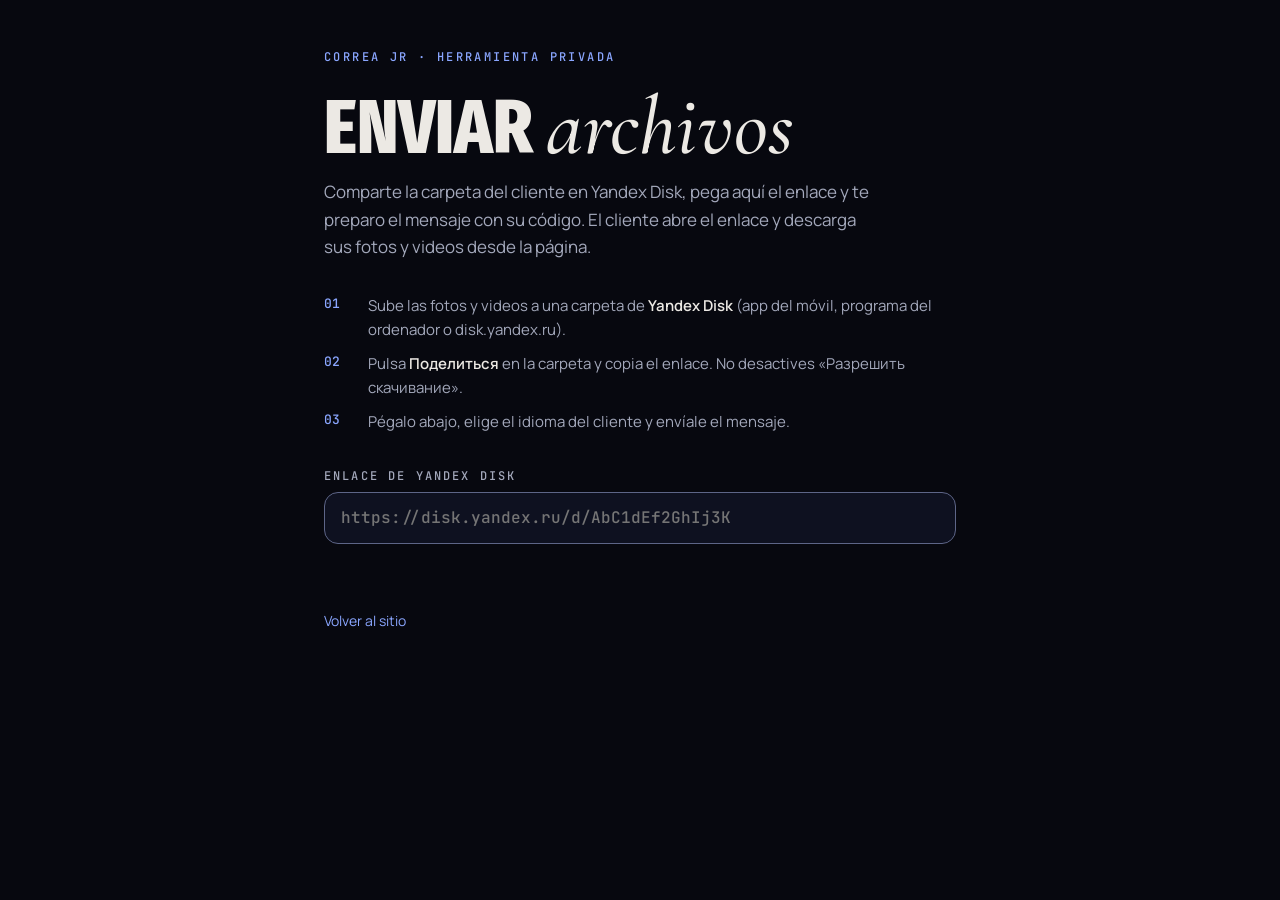
==== enviar.html @ 57bcff84 "Add client file downloads backed by Yandex Disk Co-Authored-By: Claude Opus 5.5 <noreply@anthropic.c" ====
<!doctype html>
<html lang="es">
<head>
<meta charset="utf-8">
<meta name="viewport" content="width=device-width,initial-scale=1">
<meta name="robots" content="noindex,nofollow">
<title>Enviar archivos · Correa Jr</title>
<meta name="theme-color" content="#07080f">
<link rel="icon" href="data:image/svg+xml,%3Csvg xmlns='http://www.w3.org/2000/svg' viewBox='0 0 64 64'%3E%3Crect width='64' height='64' rx='14' fill='%2307080f'/%3E%3Ccircle cx='32' cy='32' r='20' fill='none' stroke='%23ece9e4' stroke-width='3'/%3E%3Ccircle cx='32' cy='32' r='9' fill='%236d93ff'/%3E%3C/svg%3E">
<link rel="stylesheet" href="assets/site.css">
<style>
  body{animation:none}
  .tool{max-width:760px;margin:0 auto;padding:48px var(--pad) 80px}
  .tool h1{font-size:clamp(44px,8vw,76px);text-transform:uppercase;margin:10px 0 14px}
  .tool h1 em{text-transform:none;font-size:1.1em}
  .tool .lede{color:var(--text-secondary);max-width:56ch;margin-bottom:34px}
  .steps-mini{counter-reset:s;list-style:none;padding:0;margin:0 0 36px;display:grid;gap:10px}
  .steps-mini li{counter-increment:s;display:grid;grid-template-columns:34px 1fr;gap:10px;color:var(--text-secondary);font-size:15px}
  .steps-mini li::before{content:counter(s,decimal-leading-zero);font:500 13px/1.6 var(--f-mono);color:var(--accent-text)}
  .steps-mini b{color:var(--text-primary);font-weight:600}
  .field{margin-bottom:22px}
  .field label{display:block;font:500 12px/1 var(--f-mono);letter-spacing:.18em;text-transform:uppercase;color:var(--text-secondary);margin-bottom:10px}
  .field input,.field textarea{width:100%;font:500 16px/1.4 var(--f-mono);color:var(--text-primary);background:var(--panel);border:1px solid var(--line-strong);border-radius:14px;padding:14px 16px}
  .field textarea{min-height:130px;resize:vertical;font-family:var(--f-body)}
  .field input:focus,.field textarea:focus{outline:none;border-color:var(--accent-hover);box-shadow:0 0 0 3px rgba(74,119,255,.28)}
  .seg{display:inline-flex;border:1px solid var(--line-strong);border-radius:999px;padding:3px}
  .seg button{font:500 13px var(--f-mono);letter-spacing:.08em;background:none;border:0;color:var(--text-secondary);padding:9px 14px;border-radius:999px;cursor:pointer}
  .seg button[aria-pressed=true]{background:var(--panel-2);color:var(--text-primary)}
  .check{margin:-6px 0 26px;padding:14px 16px;border-radius:14px;border:1px solid var(--line);font-size:15px;color:var(--text-secondary)}
  .check.ok{border-color:rgba(90,200,140,.45);color:#bfe9cf}
  .check.bad{border-color:rgba(255,120,125,.5);color:#ffb3b6}
  .check:empty{display:none}
  .out{display:none}
  .out.on{display:block}
  .linkbox{font:500 14px/1.4 var(--f-mono);color:var(--accent-text);word-break:break-all;margin-bottom:22px}
  .actions{display:flex;flex-wrap:wrap;gap:10px}
  .back{display:inline-block;margin-top:44px;font-size:14px}
  @media (pointer:coarse){.seg button{min-height:44px}}
</style>
</head>
<body>
<main class="tool">
  <p class="kicker">Correa Jr · herramienta privada</p>
  <h1>Enviar <em>archivos</em></h1>
  <p class="lede">Comparte la carpeta del cliente en Yandex Disk, pega aquí el enlace y te preparo el mensaje con su código. El cliente abre el enlace y descarga sus fotos y videos desde la página.</p>

  <ol class="steps-mini">
    <li><span>Sube las fotos y videos a una carpeta de <b>Yandex Disk</b> (app del móvil, programa del ordenador o disk.yandex.ru).</span></li>
    <li><span>Pulsa <b>Поделиться</b> en la carpeta y copia el enlace. No desactives «Разрешить скачивание».</span></li>
    <li><span>Pégalo abajo, elige el idioma del cliente y envíale el mensaje.</span></li>
  </ol>

  <div class="field">
    <label for="src">Enlace de Yandex Disk</label>
    <input id="src" type="url" inputmode="url" autocomplete="off" spellcheck="false" placeholder="https://disk.yandex.ru/d/AbC1dEf2GhIj3K">
  </div>
  <p class="check" id="check" role="status" aria-live="polite"></p>

  <div class="out" id="out">
    <div class="field">
      <label>Idioma del cliente</label>
      <div class="seg" role="group" aria-label="Idioma del mensaje">
        <button type="button" data-l="ru" aria-pressed="true">RU</button>
        <button type="button" data-l="en" aria-pressed="false">EN</button>
        <button type="button" data-l="es" aria-pressed="false">ES</button>
      </div>
    </div>
    <div class="field">
      <label for="phone">WhatsApp del cliente (opcional)</label>
      <input id="phone" type="tel" inputmode="tel" autocomplete="off" placeholder="+7 900 000-00-00">
    </div>
    <div class="field">
      <label>Enlace para el cliente</label>
      <p class="linkbox" id="link"></p>
    </div>
    <div class="field">
      <label for="msg">Mensaje</label>
      <textarea id="msg"></textarea>
    </div>
    <div class="actions">
      <a class="btn" id="wa" href="#" target="_blank" rel="noopener">Enviar por WhatsApp</a>
      <a class="btn btn-ghost" id="tg" href="#" target="_blank" rel="noopener">Telegram</a>
      <button class="btn btn-ghost" type="button" id="copy">Copiar mensaje</button>
      <a class="btn btn-ghost" id="try" href="#" target="_blank" rel="noopener">Ver como cliente</a>
    </div>
  </div>

  <a class="back" href="./">Volver al sitio</a>
</main>

<script>
(() => {
  'use strict';
  const API = 'https://cloud-api.yandex.net/v1/disk/public/resources';
  const $ = s => document.querySelector(s);
  const src = $('#src'), check = $('#check'), out = $('#out'), linkEl = $('#link'), msg = $('#msg'), phone = $('#phone');
  const MSG = {
    ru: (link, code) => 'Здравствуйте! Ваши материалы готовы. Скачать фото и видео можно здесь:\n' + link + '\n\nКод: ' + code + '\nCorrea Jr',
    en: (link, code) => 'Hi! Your files are ready. You can download your photos and videos here:\n' + link + '\n\nCode: ' + code + '\nCorrea Jr',
    es: (link, code) => '¡Hola! Tus archivos están listos. Puedes descargar tus fotos y videos aquí:\n' + link + '\n\nCódigo: ' + code + '\nCorrea Jr'
  };
  let lang = 'ru', code = null, edited = false, seq = 0;

  function parseCode(raw) {
    const s = (raw || '').trim();
    const m = s.match(/(?:yadi\.sk|disk\.(?:360\.)?yandex\.[a-z.]+)\/(?:d|i)\/([A-Za-z0-9_-]{4,80})/);
    const c = m ? m[1] : s;
    return /^[A-Za-z0-9_-]{4,80}$/.test(c) ? c : null;
  }
  const clientLink = () => new URL('./', location.href).href + '?code=' + encodeURIComponent(code) + (lang !== 'ru' ? '&lang=' + lang : '') + '#files';
  function size(b) { const u = ['B', 'KB', 'MB', 'GB', 'TB']; let i = 0; while (b >= 1024 && i < 4) { b /= 1024; i++; } return (i && b < 10 ? b.toFixed(1) : Math.round(b)) + ' ' + u[i]; }

  function refresh() {
    if (!code) return;
    const link = clientLink();
    linkEl.textContent = link;
    if (!edited) msg.value = MSG[lang](link, code);
    const text = encodeURIComponent(msg.value);
    const num = phone.value.replace(/\D/g, '');
    $('#wa').href = 'https://wa.me/' + (num.length >= 10 ? num : '') + '?text=' + text;
    $('#tg').href = 'https://t.me/share/url?url=' + encodeURIComponent(link) + '&text=' + encodeURIComponent(msg.value.replace(link, '').trim());
    $('#try').href = link;
  }

  async function verify() {
    const my = ++seq;
    code = parseCode(src.value);
    edited = false;
    if (!src.value.trim()) { check.textContent = ''; check.className = 'check'; out.classList.remove('on'); return; }
    if (!code) { check.textContent = 'Eso no parece un enlace de Yandex Disk. Debe verse así: https://disk.yandex.ru/d/AbC1dEf2GhIj3K'; check.className = 'check bad'; out.classList.remove('on'); return; }
    check.textContent = 'Comprobando la carpeta…'; check.className = 'check';
    try {
      const res = await fetch(API + '?' + new URLSearchParams({ public_key: 'https://disk.yandex.ru/d/' + code, limit: 1000 }));
      const data = await res.json().catch(() => ({}));
      if (my !== seq) return;
      if (!res.ok) {
        check.textContent = res.status === 404 ? 'No encuentro esa carpeta. ¿Está compartida? Copia otra vez el enlace desde «Поделиться».' : 'Yandex Disk no deja ver esta carpeta (¿descargas desactivadas?). Revisa la configuración del enlace.';
        check.className = 'check bad'; out.classList.remove('on'); return;
      }
      const items = data._embedded ? data._embedded.items : [data];
      const files = items.filter(i => i.type === 'file'), dirs = items.length - files.length;
      const bytes = files.reduce((n, i) => n + (i.size || 0), 0);
      check.textContent = 'Carpeta «' + data.name + '»: ' + files.length + (files.length === 1 ? ' archivo' : ' archivos') + (dirs ? ' y ' + dirs + (dirs === 1 ? ' subcarpeta' : ' subcarpetas') : '') + ' · ' + size(bytes) + '. Lista para enviar.';
      check.className = 'check ok';
      out.classList.add('on');
      refresh();
    } catch (e) {
      if (my !== seq) return;
      check.textContent = 'No pude conectar con Yandex Disk. Revisa tu internet y vuelve a pegar el enlace.'; check.className = 'check bad';
    }
  }

  src.addEventListener('input', verify);
  phone.addEventListener('input', refresh);
  msg.addEventListener('input', () => { edited = true; refresh(); });
  document.querySelectorAll('.seg button').forEach(b => b.addEventListener('click', () => {
    lang = b.dataset.l; edited = false;
    document.querySelectorAll('.seg button').forEach(x => x.setAttribute('aria-pressed', String(x === b)));
    refresh();
  }));
  $('#copy').addEventListener('click', async () => {
    try { await navigator.clipboard.writeText(msg.value); } catch (e) { msg.select(); document.execCommand('copy'); }
    $('#copy').textContent = 'Copiado';
    setTimeout(() => { $('#copy').textContent = 'Copiar mensaje'; }, 1800);
  });
})();
</script>
</body>
</html>
---- assets/site.css ----
@font-face{font-family:'Fira Sans Extra Condensed';font-style:normal;font-weight:800;font-display:swap;src:url(fonts/FiraSansExtraCondensed-800-cyrillic.woff2) format('woff2');unicode-range:U+0301,U+0400-045F,U+0490-0491,U+04B0-04B1,U+2116}
@font-face{font-family:'Fira Sans Extra Condensed';font-style:normal;font-weight:800;font-display:swap;src:url(fonts/FiraSansExtraCondensed-800-latin.woff2) format('woff2');unicode-range:U+0000-00FF,U+0131,U+0152-0153,U+02BB-02BC,U+02C6,U+02DA,U+02DC,U+0304,U+0308,U+0329,U+2000-206F,U+20AC,U+20BD,U+2122,U+2191,U+2193,U+2212,U+2215,U+FEFF,U+FFFD}
@font-face{font-family:'Fira Sans Extra Condensed';font-style:normal;font-weight:600;font-display:swap;src:url(fonts/FiraSansExtraCondensed-600-cyrillic.woff2) format('woff2');unicode-range:U+0301,U+0400-045F,U+0490-0491,U+04B0-04B1,U+2116}
@font-face{font-family:'Fira Sans Extra Condensed';font-style:normal;font-weight:600;font-display:swap;src:url(fonts/FiraSansExtraCondensed-600-latin.woff2) format('woff2');unicode-range:U+0000-00FF,U+0131,U+0152-0153,U+02BB-02BC,U+02C6,U+02DA,U+02DC,U+0304,U+0308,U+0329,U+2000-206F,U+20AC,U+20BD,U+2122,U+2191,U+2193,U+2212,U+2215,U+FEFF,U+FFFD}
@font-face{font-family:'Cormorant Garamond';font-style:italic;font-weight:500;font-display:swap;src:url(fonts/CormorantGaramond-500i-cyrillic.woff2) format('woff2');unicode-range:U+0301,U+0400-045F,U+0490-0491,U+04B0-04B1,U+2116}
@font-face{font-family:'Cormorant Garamond';font-style:italic;font-weight:500;font-display:swap;src:url(fonts/CormorantGaramond-500i-latin.woff2) format('woff2');unicode-range:U+0000-00FF,U+0131,U+0152-0153,U+02BB-02BC,U+02C6,U+02DA,U+02DC,U+0304,U+0308,U+0329,U+2000-206F,U+20AC,U+20BD,U+2122,U+2191,U+2193,U+2212,U+2215,U+FEFF,U+FFFD}
@font-face{font-family:'Manrope';font-style:normal;font-weight:400 600;font-display:swap;src:url(fonts/Manrope-cyrillic.woff2) format('woff2');unicode-range:U+0301,U+0400-045F,U+0490-0491,U+04B0-04B1,U+2116}
@font-face{font-family:'Manrope';font-style:normal;font-weight:400 600;font-display:swap;src:url(fonts/Manrope-latin.woff2) format('woff2');unicode-range:U+0000-00FF,U+0131,U+0152-0153,U+02BB-02BC,U+02C6,U+02DA,U+02DC,U+0304,U+0308,U+0329,U+2000-206F,U+20AC,U+20BD,U+2122,U+2191,U+2193,U+2212,U+2215,U+FEFF,U+FFFD}
@font-face{font-family:'JetBrains Mono';font-style:normal;font-weight:500;font-display:swap;src:url(fonts/JetBrainsMono-cyrillic.woff2) format('woff2');unicode-range:U+0301,U+0400-045F,U+0490-0491,U+04B0-04B1,U+2116}
@font-face{font-family:'JetBrains Mono';font-style:normal;font-weight:500;font-display:swap;src:url(fonts/JetBrainsMono-latin.woff2) format('woff2');unicode-range:U+0000-00FF,U+0131,U+0152-0153,U+02BB-02BC,U+02C6,U+02DA,U+02DC,U+0304,U+0308,U+0329,U+2000-206F,U+20AC,U+20BD,U+2122,U+2191,U+2193,U+2212,U+2215,U+FEFF,U+FFFD}

:root{
  --canvas:#07080f;
  --panel:#0e1120;
  --panel-2:#141a33;
  --accent:#2f5fe8;
  --accent-hover:#4a77ff;
  --accent-muted:rgba(77,120,255,.18);
  --accent-text:#8aa6ff;
  --text-primary:#ece9e4;
  --text-secondary:#a3a8bb;
  --line:rgba(160,170,210,.14);
  --line-strong:#5d6587;
  --rec:#e5484d;
  --f-display:'Fira Sans Extra Condensed','Arial Narrow',system-ui,sans-serif;
  --f-serif:'Cormorant Garamond',Georgia,serif;
  --f-body:'Manrope',system-ui,sans-serif;
  --f-mono:'JetBrains Mono',ui-monospace,monospace;
  --ease-out:cubic-bezier(.22,1,.36,1);
  --ease-io:cubic-bezier(.65,0,.35,1);
  --tshadow:0 1px 2px rgba(3,4,10,.95),0 3px 12px rgba(3,4,10,.78),0 10px 44px rgba(3,4,10,.8);
  --pad:clamp(16px,5vw,72px);
  --wmF:min(24vw,58vh);
}

*,*::before,*::after{box-sizing:border-box}
html{overflow-x:hidden;overflow-x:clip;scroll-behavior:smooth;-webkit-text-size-adjust:100%}
body{margin:0;overflow-x:hidden;overflow-x:clip;background:var(--canvas);color:var(--text-primary);font-family:var(--f-body);font-size:17px;line-height:1.6;-webkit-font-smoothing:antialiased;animation:pagein .8s var(--ease-out) both}
@keyframes pagein{from{opacity:0}to{opacity:1}}
img,video{display:block;max-width:100%}
a{color:var(--accent-text);text-decoration:none;transition:color .3s var(--ease-out)}
a:hover{color:var(--text-primary)}
:focus-visible{outline:2px solid var(--accent-hover);outline-offset:3px;border-radius:4px}
h1,h2,h3{font-family:var(--f-display);font-weight:800;line-height:.9;margin:0}
h2{font-size:clamp(48px,7.6vw,128px);text-transform:uppercase;letter-spacing:-.005em}
h3{font-size:24px;font-weight:600;line-height:1.1;letter-spacing:.005em}
p{margin:0}
em{font-family:var(--f-serif);font-style:italic;font-weight:500}
h2 em,.hero-title em,.brand em,.settle-title .acc,.foot-mark em,.wm-row em{text-transform:none;letter-spacing:0;font-size:1.1em}
.sr{position:absolute!important;width:1px;height:1px;overflow:hidden;clip:rect(0 0 0 0);white-space:nowrap}
.skip{position:fixed;left:16px;top:-60px;z-index:100;background:var(--accent);color:#fff;padding:10px 16px;border-radius:8px;transition:top .3s var(--ease-out)}
.skip:focus{top:16px}
.kicker{font-family:var(--f-mono);font-size:12px;letter-spacing:.2em;text-transform:uppercase;color:var(--accent-text);margin-bottom:22px}
.kicker .num{color:var(--text-secondary);margin-right:.8em}

/* one environment behind everything */
.env{position:fixed;inset:0;z-index:-1;pointer-events:none;overflow:hidden}
.env-glow{position:absolute;width:90vmax;height:90vmax;left:-20vmax;top:-30vmax;border-radius:50%;background:radial-gradient(circle,rgba(47,95,232,.14),rgba(47,95,232,0) 62%);animation:drift 70s var(--ease-io) infinite alternate;animation-delay:-20s}
@keyframes drift{to{transform:translate(60vw,70vh) scale(1.2)}}
.env-grain{position:absolute;inset:0;opacity:.06;background-image:url("data:image/svg+xml,%3Csvg xmlns='http://www.w3.org/2000/svg' width='160' height='160'%3E%3Cfilter id='n'%3E%3CfeTurbulence type='fractalNoise' baseFrequency='.85' numOctaves='3' stitchTiles='stitch'/%3E%3C/filter%3E%3Crect width='100%25' height='100%25' filter='url(%23n)'/%3E%3C/svg%3E")}

/* buttons */
.btn{display:inline-flex;align-items:center;justify-content:center;gap:10px;font-family:var(--f-body);font-weight:600;font-size:16px;line-height:1;padding:16px 26px;border-radius:999px;background:var(--accent);color:#fff;border:1px solid var(--accent);text-shadow:none;transition:background .3s var(--ease-out),transform .3s var(--ease-out),border-color .3s var(--ease-out),color .3s var(--ease-out),box-shadow .3s var(--ease-out)}
.btn:hover{background:#2450d4;border-color:#4a77ff;color:#fff;transform:translateY(-2px);box-shadow:0 8px 30px rgba(47,95,232,.35)}
.btn-ghost{background:rgba(7,8,15,.35);border-color:var(--line-strong);color:var(--text-primary)}
.btn-ghost:hover{background:rgba(47,95,232,.14);border-color:var(--accent-text);box-shadow:none}
.btn-sm{padding:11px 18px;font-size:14px}
@media (pointer:coarse){.btn{min-height:44px}}

/* custom cursor over media (fine pointers only) */
.cursor{position:fixed;left:0;top:0;z-index:90;pointer-events:none;width:92px;height:92px;margin:-46px 0 0 -46px;border-radius:50%;background:rgba(236,233,228,.94);color:#07080f;display:none;place-items:center;font:500 11px/1 var(--f-mono);letter-spacing:.16em;text-transform:uppercase;opacity:0;transition:opacity .3s var(--ease-out);will-change:transform}
.cursor.on{opacity:1}
@media (pointer:fine){.cursor{display:grid}[data-cursor]{cursor:none}}

/* nav */
.nav{position:fixed;top:0;left:0;right:0;z-index:50;display:flex;align-items:center;justify-content:space-between;gap:20px;padding:14px var(--pad);background:linear-gradient(rgba(7,8,15,.82),rgba(7,8,15,0));transition:background .4s var(--ease-out)}
.nav.solid{background:rgba(7,8,15,.86);backdrop-filter:blur(12px);border-bottom:1px solid var(--line)}
.brand{display:flex;align-items:center;gap:10px;color:var(--text-primary);font-family:var(--f-display);font-weight:800;font-size:22px;letter-spacing:.01em;text-transform:uppercase;line-height:1;white-space:nowrap}
.brand svg{width:24px;height:24px;color:var(--accent-text)}
.nav-links{display:flex;gap:28px;list-style:none;margin:0;padding:0}
.nav-links a{color:var(--text-secondary);font-size:15px}
.nav-links a:hover{color:var(--text-primary)}
.nav-right{display:flex;align-items:center;gap:14px}
.lang{display:flex;border:1px solid var(--line-strong);border-radius:999px;padding:3px}
.lang button{font-family:var(--f-mono);font-size:12px;letter-spacing:.08em;background:none;border:0;color:var(--text-secondary);padding:7px 10px;border-radius:999px;cursor:pointer;transition:background .3s var(--ease-out),color .3s var(--ease-out)}
.lang button[aria-pressed=true]{background:var(--panel-2);color:var(--text-primary)}
@media (pointer:coarse){.lang button{min-height:44px;min-width:44px;display:inline-flex;align-items:center;justify-content:center}}
@media (max-width:980px){.nav-links{display:none}}
@media (max-width:520px){.nav .btn-sm{display:none}}

/* ============ HERO ============ */
.hero{position:relative;height:680vh}
.stage{position:sticky;top:0;height:100vh;height:100svh;overflow:hidden;background:var(--canvas)}
.poster,#hero-video{position:absolute;inset:0;width:100%;height:100%;object-fit:cover;background-size:cover;background-position:50% 40%}
#hero-video{opacity:0;transition:opacity .8s var(--ease-out);will-change:transform;transform:translateZ(0)}
.stage.video-ready #hero-video{opacity:1}
.stage.video-failed #hero-video{display:none}
.poster-end{opacity:0;transition:opacity 1.2s var(--ease-out)}
.stage.video-failed.late .poster-end{opacity:1}
.ap,.ap-in{position:absolute;inset:0}
/* during the lens intro the footage is clipped to a growing circle: the compositor scales a clip, nothing is repainted */
.ap.closed{inset:auto;left:var(--apx);top:var(--apy);width:var(--apd);height:var(--apd);border-radius:50%;overflow:hidden;will-change:transform}
.ap.closed>.ap-in{inset:auto;left:calc(var(--apx) * -1);top:calc(var(--apy) * -1);width:var(--apw);height:var(--aph);will-change:transform}
.scrim{position:absolute;inset:0;pointer-events:none;background:radial-gradient(ellipse 120% 90% at 50% 45%,rgba(4,5,12,0) 35%,rgba(4,5,12,.62) 100%),linear-gradient(rgba(4,5,12,.5),rgba(4,5,12,0) 22%)}

/* the lens: wordmark with an iris for the O; scrolling flies through it */
.lens-rig{position:absolute;inset:0;z-index:6;pointer-events:none;overflow:hidden}
.lens-rig.off{visibility:hidden}
.lens-group{position:absolute;inset:0;will-change:transform}
.lens-iris,.lens-glass{position:absolute;left:calc(var(--hx,50vw) - var(--hr,100px));top:calc(var(--hy,50vh) - var(--hr,100px));width:calc(var(--hr,100px) * 2);height:calc(var(--hr,100px) * 2);border-radius:50%}
.lens-iris{overflow:visible;will-change:transform}
.lens-glass{overflow:hidden;will-change:transform,opacity;background:radial-gradient(circle at 33% 27%,rgba(255,255,255,.16),rgba(255,255,255,0) 30%),radial-gradient(circle at 70% 78%,rgba(90,120,255,.24),rgba(90,120,255,0) 44%),radial-gradient(circle,rgba(0,0,0,0) 58%,rgba(0,0,0,.6) 100%)}
.lens-glass i{position:absolute;inset:-25%;background:linear-gradient(110deg,rgba(255,255,255,0) 42%,rgba(255,255,255,.3) 50%,rgba(255,255,255,0) 58%);transform:translateX(-110%);animation:glint 1.9s var(--ease-io) 1.2s both}
@keyframes glint{to{transform:translateX(110%)}}
.wm{position:absolute;left:0;right:0;top:50%;transform:translateY(-50%);display:flex;flex-direction:column;align-items:center;color:var(--text-primary);will-change:transform,opacity}
.wm-row{display:flex;align-items:baseline;font-family:var(--f-display);font-weight:800;font-size:var(--wmF);line-height:.8;text-transform:uppercase;letter-spacing:-.005em;white-space:nowrap}
.wm-l{display:inline-block;overflow:hidden;padding:.1em .004em .03em;margin:-.1em 0 -.03em}
.wm-l>span{display:inline-block;transform:translateY(115%);animation:wmup 1.25s var(--ease-out) forwards;animation-delay:calc(.15s + var(--i) * 70ms)}
@keyframes wmup{to{transform:none}}
.wm-o{position:relative;display:inline-block;width:.715em;height:.715em;margin:0 .035em}
.wm-o svg{position:absolute;inset:0;width:100%;height:100%;overflow:visible}
.barrel .draw{stroke-dasharray:1;stroke-dashoffset:1;animation:draw 1.6s var(--ease-out) forwards}
.barrel .draw.d2{animation-delay:.25s}.barrel .draw.d3{animation-delay:.45s}
@keyframes draw{to{stroke-dashoffset:0}}
.barrel .ticks,.barrel .engr,.barrel .idx{opacity:0;animation:fadein 1.2s var(--ease-out) .7s forwards}
@keyframes fadein{to{opacity:1}}
.wm-f{position:absolute;left:50%;top:calc(100% + .1em);transform:translateX(-50%);font:500 max(10px,.042em)/1 var(--f-mono);letter-spacing:.14em;text-transform:none;color:var(--accent-text);white-space:nowrap;opacity:0;animation:fadein 1s var(--ease-out) 1s forwards}
.wm-row .wm-jr{font-size:.4em;position:relative;top:-1.12em;margin-left:.1em;opacity:0;animation:fadein 1.2s var(--ease-out) .9s forwards}
.wm-kicker{margin-top:calc(var(--wmF) * .2 + 14px);font:500 12px/1 var(--f-mono);letter-spacing:.32em;text-transform:uppercase;color:var(--text-secondary);opacity:0;animation:fadein 1s var(--ease-out) 1.1s forwards}
.wm-cue{margin-top:22px;display:flex;flex-direction:column;align-items:center;gap:12px;font:500 11px/1 var(--f-mono);letter-spacing:.24em;text-transform:uppercase;color:var(--text-primary);opacity:0;animation:fadein 1s var(--ease-out) 1.4s forwards}
.wm-cue i{display:block;width:1px;height:42px;background:linear-gradient(var(--text-primary),rgba(236,233,228,0));transform-origin:top;animation:cue 2.4s var(--ease-io) infinite;animation-delay:-.6s}
@keyframes cue{0%{transform:scaleY(0)}50%{transform:scaleY(1)}100%{transform:scaleY(1);opacity:0}}
@media (max-height:620px){.wm-cue{display:none}}

/* shutter blink and flash at the cut */
.shutter{position:absolute;inset:0;width:100%;height:100%;z-index:5;pointer-events:none;visibility:hidden}
.flash{position:absolute;inset:0;z-index:5;pointer-events:none;background:#fff;opacity:0}

/* viewfinder HUD: appears once you are inside the lens */
.vf{position:absolute;inset:calc(64px + 2vh) 3vw 3vh;pointer-events:none;z-index:4;opacity:0;transition:opacity .9s var(--ease-out)}
.stage.inside .vf{opacity:1}
.vf-c{position:absolute;width:34px;height:34px;border:0 solid rgba(236,233,228,.7)}
.vf-c.tl{left:0;top:0;border-left-width:2px;border-top-width:2px}
.vf-c.tr{right:0;top:0;border-right-width:2px;border-top-width:2px}
.vf-c.bl{left:0;bottom:0;border-left-width:2px;border-bottom-width:2px}
.vf-c.br{right:0;bottom:0;border-right-width:2px;border-bottom-width:2px}
.chip{position:absolute;font-family:var(--f-mono);font-size:12px;letter-spacing:.12em;color:var(--text-primary);background:rgba(8,8,15,.55);border:1px solid rgba(96,96,126,.3);border-radius:10px;padding:6px 10px;backdrop-filter:blur(10px);text-shadow:0 1px 3px rgba(5,5,10,.85)}
.chip b{font-weight:500;color:var(--accent-text)}
.chip.rec{left:48px;top:-4px;display:flex;align-items:center;gap:8px}
.chip.rec i{width:8px;height:8px;border-radius:50%;background:var(--rec);animation:blink 2.4s steps(1) infinite;animation-delay:-.8s}
@keyframes blink{50%{opacity:.15}}
.chip.tc{right:48px;top:-4px;font-variant-numeric:tabular-nums}
.chip.iso{right:48px;bottom:-4px;color:var(--text-secondary)}
@media (max-height:560px){.vf .chip{display:none}}

/* caption bands */
.band{position:absolute;opacity:0;visibility:hidden;--k:0;text-shadow:var(--tshadow);z-index:3;will-change:opacity}
.band::before{content:"";position:absolute;inset:-45% -40%;z-index:-1;pointer-events:none;opacity:calc(.35 + .65 * var(--k,1));background:radial-gradient(ellipse 50% 50% at 50% 50%,rgba(4,5,12,.92) 0%,rgba(4,5,12,.9) 52%,rgba(4,5,12,.44) 72%,rgba(4,5,12,.12) 88%,rgba(4,5,12,0) 100%)}
.b-right{right:4.5vw;top:16vh;width:min(560px,37vw)}
.b-left{left:5vw;top:24vh;width:min(440px,29vw)}
.b-left.b-settle{top:auto;bottom:12vh;width:min(520px,33vw)}
.b-settle::before{inset:-40% -40%}
.band .big{font-family:var(--f-display);font-weight:600;font-size:clamp(32px,3.5vw,58px);line-height:1;letter-spacing:0;max-width:16ch}
.acc{font-family:var(--f-serif);font-style:italic;font-weight:500;font-size:1.1em;letter-spacing:0}
.settle-title{font-size:clamp(52px,5.6vw,96px);text-transform:uppercase;line-height:.88;margin-bottom:18px;max-width:10ch}
.settle-sub{font-size:clamp(17px,1.4vw,21px);color:var(--text-primary);margin-bottom:26px;opacity:var(--ks,1);transform:translateY(calc((1 - var(--ks,1)) * 14px))}
.settle-cta{display:flex;flex-wrap:wrap;gap:12px}
.band .settle-cta{opacity:var(--kb,1);transform:translateY(calc((1 - var(--kb,1)) * 14px))}

/* split text */
.w{display:inline-block;white-space:nowrap}
.c{display:inline-block}
.band[data-fx=depth] .w{--kc:clamp(0,(var(--k,0) - var(--th,0)) * 2.6,1);opacity:var(--kc);transform:scale(calc(.82 + .18 * var(--kc)))}
.focus-wrap{position:relative;display:block}
.focus-wrap .soft{position:absolute;inset:0;filter:blur(10px);opacity:calc(1 - var(--k,0));will-change:opacity}
.focus-wrap .sharp{opacity:var(--k,0);will-change:opacity}
.band[data-fx=snap] .c{--kc:clamp(0,(var(--k,0) - var(--th,0)) * 3,1);opacity:var(--kc);transform:translateX(calc((1 - var(--kc)) * var(--jx,0px)))}
.band[data-fx=rise] .w{--kc:clamp(0,(var(--k,0) - var(--th,0)) * 2.8,1);opacity:var(--kc);transform:translateY(calc((1 - var(--kc)) * 28px))}

/* loading ring */
.ring{position:absolute;left:50%;bottom:4vh;width:34px;height:34px;margin-left:-17px;color:var(--text-primary);transform:rotate(-90deg);transition:opacity .6s var(--ease-out);z-index:7}
.ring-fill{stroke-dashoffset:var(--ld,126);transition:stroke-dashoffset .2s linear}
.stage.video-ready .ring{opacity:0}
.chev{position:absolute;left:50%;bottom:5vh;width:28px;height:28px;margin-left:-14px;color:var(--text-primary);animation:nudge 3s var(--ease-io) infinite;z-index:7}
@keyframes nudge{50%{transform:translateY(6px)}}

/* static hero: phones, portrait tablets, reduced motion */
.static-hero{display:none}
.hero-title{font-family:var(--f-display);font-weight:800;text-transform:uppercase;line-height:.84;letter-spacing:-.005em}

@media (max-width: 720px), (orientation: portrait) and (max-width: 1024px), (orientation: portrait) and (pointer: coarse), (orientation: landscape) and (pointer: coarse) and (max-height: 560px), (prefers-reduced-motion: reduce){
  .hero{height:auto}
  .stage{display:none}
  .static-hero{position:relative;display:flex;flex-direction:column;justify-content:flex-end;min-height:100vh;min-height:100svh;padding:120px var(--pad) 56px;overflow:hidden;isolation:isolate;background:var(--canvas);text-shadow:var(--tshadow)}
  .static-hero>.ap{z-index:0}
  .sh-bg,.sh-video,.sh-shade{position:absolute;inset:0;width:100%;height:100%}
  .sh-bg{background:url(img/hero-ending.jpg) 52% 30%/cover no-repeat}
  .sh-video{z-index:0;object-fit:cover;object-position:50% 30%;opacity:0;transition:opacity .9s var(--ease-out)}
  .static-hero.sh-on .sh-video{opacity:1}
  .sh-shade{z-index:1;pointer-events:none;background:linear-gradient(180deg,rgba(7,8,15,.25) 0%,rgba(7,8,15,0) 30%,rgba(7,8,15,.55) 58%,rgba(7,8,15,.96) 100%)}
  .static-hero>.lens-rig{z-index:3}
  .sh-content{position:relative;z-index:4}
  .sh-content>*{transition:opacity 1s var(--ease-out),transform 1s var(--ease-out)}
  .sh-content>:nth-child(2){transition-delay:.08s}.sh-content>:nth-child(3){transition-delay:.16s}.sh-content>:nth-child(4){transition-delay:.24s}.sh-content>:nth-child(5){transition-delay:.32s}
  .js .static-hero:not(.sh-done) .sh-content>*{opacity:0;transform:translateY(24px)}
  .static-hero em{font-size:1.16em}
  .static-hero .hero-title{font-size:clamp(64px,21vw,132px);margin-bottom:18px}
  .static-hero .lede{font-size:20px;max-width:26ch;margin-bottom:12px}
  .static-line{color:var(--text-secondary);max-width:32ch;margin-bottom:28px}
  .static-hero .btn{text-shadow:none}
}

/* ============ SECTIONS ============ */
.sec{position:relative;padding:clamp(96px,12vw,170px) var(--pad)}
.sec-head{max-width:1100px;margin-bottom:clamp(44px,5.5vw,76px)}
.sec-head h2{max-width:14ch}
.sec-lede{color:var(--text-secondary);margin-top:22px;max-width:50ch;font-size:18px}

/* reveal choreography */
.rv{opacity:0;transform:translateY(30px);transition:opacity 1s var(--ease-out),transform 1s var(--ease-out);transition-delay:calc(var(--i,0) * 90ms)}
.rv.in{opacity:1;transform:none}
.rv.in.settled{transition-delay:0ms}

/* manifesto: words light up as you read down */
.manifesto{padding-top:clamp(130px,17vw,240px);padding-bottom:clamp(110px,13vw,190px)}
.mf-text{font-family:var(--f-display);font-weight:600;font-size:clamp(34px,5vw,84px);line-height:1.02;max-width:21ch}
.mf-text em{font-size:1.08em}
.mw{opacity:var(--o,1);transition:opacity .3s linear}
.mf-sign{margin-top:48px;display:flex;align-items:center;gap:18px;font:500 13px/1 var(--f-mono);letter-spacing:.24em;text-transform:uppercase;color:var(--text-secondary)}
.mf-sign em{text-transform:none;letter-spacing:0;font-size:1.5em;color:var(--text-primary)}
.mf-line{width:72px;height:1px;background:var(--accent-text)}

/* work */
.reels{display:grid;grid-template-columns:2fr 1fr 1fr;grid-template-rows:auto auto;gap:20px}
.r1{grid-column:1;grid-row:1}.r4{grid-column:1;grid-row:2}
.r2{grid-column:2;grid-row:1/3}.r3{grid-column:3;grid-row:1/3}
.reel{margin:0;position:relative;display:flex;flex-direction:column}
.reel-play{position:relative;display:block;width:100%;flex:1;padding:0;border:0;border-radius:16px;overflow:hidden;background:var(--panel);cursor:pointer}
.reel.land .reel-play{aspect-ratio:16/9;flex:none}
.reel-play img,.reel-play video{width:100%;height:100%;object-fit:cover;transition:transform 1.4s var(--ease-out),opacity .4s var(--ease-out),filter .8s var(--ease-out)}
.reel-play img{filter:saturate(.7) brightness(.82)}
.reel-play:hover img{transform:scale(1.05);filter:none}
.reel-play video{position:absolute;inset:0}
.reel-play::after{content:"";position:absolute;inset:0;border:1px solid var(--line);border-radius:16px;pointer-events:none}
.play{position:absolute;left:16px;bottom:16px;width:52px;height:52px;border-radius:50%;display:grid;place-items:center;background:rgba(7,8,15,.55);border:1px solid rgba(236,233,228,.35);backdrop-filter:blur(8px);transition:background .3s var(--ease-out),transform .3s var(--ease-out),opacity .3s var(--ease-out)}
.play svg{width:20px;height:20px;fill:var(--text-primary)}
.reel-play:hover .play{background:var(--accent);transform:scale(1.06)}
.reel.playing .play{opacity:0}
@media (pointer:fine){.reel-play .play{opacity:0}.reel-play:focus-visible .play{opacity:1}}
.reel figcaption{display:flex;gap:16px;align-items:baseline;padding:16px 4px 0}
.idx{font:800 30px/1 var(--f-display);color:var(--text-secondary)}
.cap{display:flex;flex-direction:column;gap:3px}
.tag{font-family:var(--f-mono);font-size:12px;letter-spacing:.12em;text-transform:uppercase;color:var(--accent-text)}
.who{color:var(--text-secondary);font-size:15px}
.mute-note{margin-top:28px;color:var(--text-secondary);font-size:14px}
@media (max-width:900px){
  .reels{grid-template-columns:1fr 1fr}
  .r1{grid-column:1/3;grid-row:1}.r2{grid-column:1;grid-row:2}.r3{grid-column:2;grid-row:2}.r4{grid-column:1/3;grid-row:3}
  .reel.port .reel-play{aspect-ratio:9/16;flex:none}
}

/* clients marquee */
.clients{padding:clamp(48px,6vw,84px) 0;border-top:1px solid var(--line);border-bottom:1px solid var(--line);overflow:hidden}
.clients .kicker{padding:0 var(--pad);margin-bottom:28px}
.mq{display:flex;width:max-content}
.mq-track{display:flex;list-style:none;margin:0;padding:0;flex:none;animation:mq 48s linear infinite;animation-play-state:paused}
.clients.live .mq-track{animation-play-state:running}
@keyframes mq{to{transform:translateX(-100%)}}
.mq-track li{display:flex;align-items:center;white-space:nowrap;font:800 clamp(44px,6.4vw,104px)/1 var(--f-display);text-transform:uppercase;color:transparent;-webkit-text-stroke:1px rgba(236,233,228,.6);padding-right:.5em;transition:color .5s var(--ease-out)}
.mq-track li:hover{color:var(--text-primary)}
.mq-track li::after{content:"";width:.14em;height:.14em;border-radius:50%;background:var(--accent);margin-left:.5em}
.mq-track em{-webkit-text-stroke:0;color:var(--accent-text);font-size:.32em;text-transform:none;margin-left:.6em;align-self:center}

/* approach */
.approach{display:grid;grid-template-columns:1fr 1fr;gap:clamp(40px,6vw,96px);align-items:center}
.ap-media{position:relative;aspect-ratio:4/5}
.ap-media img{position:absolute;object-fit:cover;border-radius:16px}
.ap-main{left:0;top:0;width:72%;height:86%}
.ap-side{right:0;bottom:0;width:46%;height:56%;border:6px solid var(--canvas);box-shadow:0 30px 80px rgba(0,0,0,.55)}
.ap-text .sec-lede{margin-top:16px}
.ap-list{list-style:none;margin:40px 0 0;padding:0;display:grid;gap:30px}
.ap-list li{display:grid;grid-template-columns:48px 1fr;gap:12px;align-items:baseline;border-top:1px solid var(--line);padding-top:22px}
.ap-list .num{font-family:var(--f-mono);font-size:13px;color:var(--accent-text)}
.ap-list h3{margin-bottom:8px}
.ap-list p{color:var(--text-secondary);max-width:46ch}
@media (max-width:900px){.approach{grid-template-columns:1fr}.ap-media{max-width:520px}}

/* moment (the interactive) */
.moment{display:grid;grid-template-columns:1.1fr .9fr;gap:clamp(40px,6vw,96px);align-items:center;background:linear-gradient(180deg,rgba(14,17,32,0),rgba(14,17,32,.85) 18%,rgba(14,17,32,.85) 82%,rgba(14,17,32,0))}
.mo-text{order:1}
.mo-frame{order:2}
.mo-text h2{margin-bottom:16px}
.mo-text>p{color:var(--text-secondary);max-width:40ch}
.mo-img{position:relative;aspect-ratio:2/3;max-width:440px;margin-left:auto;border-radius:6px;overflow:hidden;padding:0}
.mo-img img{position:absolute;inset:0;width:100%;height:100%;object-fit:cover}
.mo-soft{filter:blur(16px) brightness(.8);transform:scale(1.08);opacity:calc(1 - var(--f));will-change:opacity}
.mo-sharp{opacity:var(--f);will-change:opacity}
.mo-flash{position:absolute;inset:0;background:#fff;opacity:0;pointer-events:none}
.mo-img.shot .mo-flash{animation:flash .7s var(--ease-out)}
@keyframes flash{0%{opacity:.85}100%{opacity:0}}
.mo-img .vf-c{z-index:2;border-color:rgba(236,233,228,.85);width:28px;height:28px}
.mo-img .vf-c.tl{left:16px;top:16px}.mo-img .vf-c.tr{right:16px;top:16px}.mo-img .vf-c.bl{left:16px;bottom:16px}.mo-img .vf-c.br{right:16px;bottom:16px}
.mo-img.shot .vf-c{border-color:var(--accent-hover)}
.hold{margin-top:30px;display:inline-flex;align-items:center;gap:14px;background:none;border:1px solid var(--line-strong);border-radius:999px;padding:8px 22px 8px 8px;color:var(--text-primary);font-family:var(--f-body);font-weight:600;font-size:16px;cursor:pointer;user-select:none;-webkit-user-select:none;-webkit-touch-callout:none;-webkit-tap-highlight-color:transparent;touch-action:none;transition:border-color .3s var(--ease-out),background .3s var(--ease-out)}
.hold:hover{border-color:var(--accent-text);background:rgba(47,95,232,.1)}
.hold svg{width:44px;height:44px;transform:rotate(-90deg);color:var(--accent-hover)}
.hold-fill{stroke-dashoffset:calc(126 - 126*var(--f,0))}
.mo-done{margin-top:22px;color:var(--text-primary);opacity:0;transform:translateY(10px);transition:opacity .8s var(--ease-out),transform .8s var(--ease-out)}
.moment.done .mo-done{opacity:1;transform:none}
.moment.done .hold{border-color:var(--accent)}
@media (max-width:900px){.moment{grid-template-columns:1fr}.mo-frame{order:1}.mo-text{order:2}.mo-img{margin:0 auto}}
.mo-text .sec-lede{margin-top:0}

/* services: no prices, every project is quoted */
.sv-list{list-style:none;margin:0;padding:0;border-top:1px solid var(--line)}
.sv-row{position:relative;display:grid;grid-template-columns:72px minmax(0,1fr) minmax(0,36ch);gap:28px;align-items:baseline;padding:34px 0;border-bottom:1px solid var(--line)}
.sv-n{font:500 13px/1 var(--f-mono);color:var(--accent-text)}
.sv-row h3{font-size:clamp(34px,4.6vw,78px);font-weight:800;text-transform:uppercase;line-height:.92;transition:transform .7s var(--ease-out),color .5s var(--ease-out)}
.sv-row p{color:var(--text-secondary);font-size:16px}
.sv-thumb{display:none}
@media (pointer:fine){
  .sv-row{cursor:default}
  .sv-row:hover h3{transform:translateX(22px)}
  .sv-list:hover .sv-row:not(:hover) h3{color:rgba(236,233,228,.3)}
}
.sv-float{position:fixed;left:0;top:0;z-index:40;width:240px;aspect-ratio:4/5;margin:-150px 0 0 56px;border-radius:14px;overflow:hidden;pointer-events:none;opacity:0;transition:opacity .4s var(--ease-out);will-change:transform;box-shadow:0 30px 90px rgba(0,0,0,.6);display:none}
.sv-float img{width:100%;height:100%;object-fit:cover}
.sv-float.on{opacity:1}
@media (pointer:fine) and (min-width:901px){.sv-float{display:block}}
@media (max-width:900px),(pointer:coarse){
  .sv-row{grid-template-columns:44px minmax(0,1fr);gap:8px 14px;padding:28px 0}
  .sv-row p{grid-column:2}
  .sv-thumb{display:block;grid-column:2;width:100%;height:auto;aspect-ratio:16/9;object-fit:cover;border-radius:12px;margin-top:10px}
}
.sv-foot{margin-top:44px;display:flex;flex-wrap:wrap;align-items:center;justify-content:space-between;gap:24px}
.sv-foot p{color:var(--text-secondary);max-width:54ch;font-size:18px}

/* process */
.steps{position:relative}
.steps-line{position:absolute;left:0;right:0;top:15px;width:100%;height:4px;overflow:visible}
.steps-line line{stroke:var(--accent-text);stroke-width:2;stroke-dasharray:1;stroke-dashoffset:var(--draw,1);vector-effect:non-scaling-stroke}
.steps ol{list-style:none;margin:0;padding:0;display:grid;grid-template-columns:repeat(4,1fr);gap:28px}
.steps li{position:relative;padding-top:56px}
.step-n{position:absolute;top:0;left:0;font-family:var(--f-mono);font-size:13px;background:var(--canvas);border:1px solid var(--line-strong);border-radius:999px;padding:6px 12px;color:var(--text-primary)}
.steps h3{font-size:30px;text-transform:uppercase;font-weight:800;margin-bottom:10px}
.steps p{color:var(--text-secondary);font-size:15px;max-width:30ch}
@media (max-width:900px){.steps ol{grid-template-columns:1fr 1fr;row-gap:40px}.steps-line{display:none}}
@media (max-width:520px){.steps ol{grid-template-columns:1fr}}

/* about */
.about{display:grid;grid-template-columns:1fr 1.05fr;gap:clamp(40px,6vw,96px);align-items:center}
.ab-text h2{margin-bottom:28px;max-width:12ch}
.ab-text p{color:var(--text-secondary);max-width:48ch;margin-bottom:16px}
.ab-media{position:relative;aspect-ratio:1/1}
.ab-media img{position:absolute;object-fit:cover;border-radius:16px;height:auto}
.ab-a{left:0;bottom:0;width:58%;aspect-ratio:1/1;z-index:2;border:6px solid var(--canvas)}
.ab-b{right:0;top:0;width:56%;aspect-ratio:3/4}
@media (max-width:900px){.about{grid-template-columns:1fr}.ab-media{max-width:560px}}

/* faq */
.faq{display:grid;grid-template-columns:.85fr 1.15fr;gap:clamp(32px,5vw,80px);align-items:start}
.faq .sec-head{position:sticky;top:110px}
.faq-list details{border-bottom:1px solid var(--line)}
.faq-list summary{list-style:none;cursor:pointer;padding:24px 48px 24px 0;position:relative;font-family:var(--f-display);font-weight:600;font-size:clamp(22px,1.9vw,28px);line-height:1.15}
.faq-list summary::-webkit-details-marker{display:none}
.faq-list summary::after{content:"";position:absolute;right:6px;top:50%;width:16px;height:16px;margin-top:-8px;background:linear-gradient(var(--accent-text),var(--accent-text)) center/16px 2px no-repeat,linear-gradient(var(--accent-text),var(--accent-text)) center/2px 16px no-repeat;transition:transform .4s var(--ease-out)}
.faq-list details[open] summary::after{transform:rotate(45deg)}
.faq-list details p{color:var(--text-secondary);padding:0 0 26px;max-width:60ch}
@media (max-width:900px){.faq{grid-template-columns:1fr}.faq .sec-head{position:static}}

/* contact */
.contact{display:grid;grid-template-columns:.85fr 1.15fr;gap:clamp(40px,6vw,96px);align-items:center}
.ct-media{position:relative;border-radius:16px;overflow:hidden;aspect-ratio:2/3;max-width:460px}
.ct-media img{width:100%;height:100%;object-fit:cover}
.ct-media::after{content:"";position:absolute;inset:0;background:linear-gradient(transparent 60%,rgba(7,8,15,.5))}
.ct-text h2{margin-bottom:22px;max-width:11ch}
.ct-buttons{display:flex;flex-wrap:wrap;gap:12px;margin-top:34px}
.ct-line{margin-top:28px;display:flex;flex-wrap:wrap;gap:8px 14px;align-items:baseline;font-family:var(--f-mono);font-size:14px;color:var(--text-secondary)}
@media (max-width:900px){.contact{grid-template-columns:1fr}.ct-media{max-width:420px}}

/* footer */
.foot{padding:clamp(60px,8vw,110px) var(--pad) 48px;border-top:1px solid var(--line);overflow:hidden}
.foot-mark{font-family:var(--f-display);font-weight:800;font-size:clamp(84px,25vw,440px);line-height:.8;text-transform:uppercase;letter-spacing:-.01em;white-space:nowrap;color:transparent;-webkit-text-stroke:1px rgba(236,233,228,.32);margin:0 0 48px -.03em}
.foot-mark em{-webkit-text-stroke:0;color:rgba(236,233,228,.4);font-size:.42em;vertical-align:.95em;margin-left:.08em}
.foot-row{display:flex;flex-wrap:wrap;gap:10px 32px;color:var(--text-secondary);font-size:13px}
.foot-row p:last-child{flex-basis:100%}

/* client files (Yandex Disk folder by code) */
.fl-form{max-width:680px}
.fl-label{display:block;font:500 12px/1 var(--f-mono);letter-spacing:.2em;text-transform:uppercase;color:var(--text-secondary);margin-bottom:12px}
.fl-row{display:flex;gap:10px}
.fl-input{flex:1;min-width:0;font:500 18px/1.2 var(--f-mono);letter-spacing:.04em;color:var(--text-primary);background:var(--panel);border:1px solid var(--line-strong);border-radius:999px;padding:16px 22px;transition:border-color .3s var(--ease-out),box-shadow .3s var(--ease-out)}
.fl-input::placeholder{color:#7a82a3}
.fl-input:focus{outline:none;border-color:var(--accent-hover);box-shadow:0 0 0 3px rgba(74,119,255,.28)}
.fl-note{margin-top:12px;font-size:14px;color:var(--text-secondary)}
.fl-status{min-height:1.6em;margin-top:22px;color:var(--text-secondary)}
.fl-status:empty{margin-top:0;min-height:0}
.fl-status.is-error{color:#ff9ea2}
.fl-status.is-busy::before{content:"";display:inline-block;width:12px;height:12px;border:2px solid var(--accent-text);border-right-color:transparent;border-radius:50%;margin-right:10px;vertical-align:-1px;animation:flspin .8s linear infinite}
@keyframes flspin{to{transform:rotate(360deg)}}
.fl-result{margin-top:30px}
.fl-result[aria-busy=true]{opacity:.55;transition:opacity .3s}
.fl-head{display:flex;flex-wrap:wrap;align-items:flex-end;justify-content:space-between;gap:16px;padding-bottom:22px;border-bottom:1px solid var(--line);margin-bottom:22px}
.fl-name{font:800 clamp(28px,3vw,46px)/1 var(--f-display);text-transform:uppercase;overflow-wrap:anywhere}
.fl-meta{margin-top:8px;font:500 13px/1.4 var(--f-mono);color:var(--text-secondary);letter-spacing:.06em}
.fl-dirs{display:flex;flex-wrap:wrap;gap:10px;margin-bottom:22px}
.fl-dirs:empty{display:none}
.fl-chip{display:inline-flex;align-items:center;gap:8px;padding:11px 16px;border-radius:999px;border:1px solid var(--line-strong);background:var(--panel);color:var(--text-primary);font:600 15px/1 var(--f-body);cursor:pointer;transition:border-color .3s var(--ease-out)}
.fl-chip svg{width:16px;height:16px;fill:var(--accent-text)}
.fl-chip:hover{border-color:var(--accent-text)}
.fl-back{color:var(--accent-text)}
.fl-grid{list-style:none;margin:0;padding:0;display:grid;grid-template-columns:repeat(auto-fill,minmax(220px,1fr));gap:18px}
.fl-tile{display:flex;flex-direction:column;background:var(--panel);border:1px solid var(--line);border-radius:14px;overflow:hidden}
.fl-thumb{position:relative;display:block;width:100%;aspect-ratio:4/3;padding:0;border:0;background:#0b0e1a;cursor:zoom-in;overflow:hidden}
.fl-tile.is-file .fl-thumb{cursor:pointer}
.fl-thumb img{width:100%;height:100%;object-fit:cover;transition:transform .8s var(--ease-out)}
.fl-thumb:hover img{transform:scale(1.04)}
.fl-thumb.no-preview::before{content:"";position:absolute;inset:26% 32%;border:1px dashed var(--line-strong);border-radius:10px}
.fl-kind{position:absolute;left:10px;top:10px;font:500 10px/1 var(--f-mono);letter-spacing:.14em;text-transform:uppercase;background:rgba(7,8,15,.72);color:var(--text-primary);padding:6px 8px;border-radius:8px}
.fl-play{position:absolute;left:50%;top:50%;width:48px;height:48px;margin:-24px 0 0 -24px;border-radius:50%;background:rgba(7,8,15,.62);border:1px solid rgba(236,233,228,.45);display:grid;place-items:center}
.fl-play svg{width:18px;height:18px;fill:var(--text-primary)}
.fl-cap{display:grid;grid-template-columns:minmax(0,1fr) auto;gap:2px 12px;padding:12px 14px 14px;align-items:center}
.fl-file{grid-column:1;font-size:14px;line-height:1.3;color:var(--text-primary);white-space:nowrap;overflow:hidden;text-overflow:ellipsis}
.fl-size{grid-column:1;font:500 12px/1.3 var(--f-mono);color:var(--text-secondary)}
.fl-dl{grid-column:2;grid-row:1 / 3;font:600 14px/1 var(--f-body);color:#fff;background:var(--accent);border-radius:999px;padding:11px 14px;white-space:nowrap;transition:background .3s var(--ease-out)}
.fl-dl:hover{background:#2450d4;color:#fff}
.fl-more{margin:26px auto 0;display:flex}
.fl-more[hidden]{display:none}
.fl-box{position:fixed;inset:0;z-index:95;background:rgba(4,5,10,.95);display:flex;align-items:center;justify-content:center;padding:20px}
.fl-box[hidden]{display:none}
.fl-box-in{width:min(1100px,100%);max-height:100%;display:flex;flex-direction:column;gap:14px}
.fl-box-media{min-height:0;display:flex;align-items:center;justify-content:center}
.fl-box-media img,.fl-box-media video{max-width:100%;max-height:calc(100vh - 150px);max-height:calc(100svh - 150px);border-radius:10px;background:#000}
.fl-box-msg{color:var(--text-secondary);text-align:center;padding:40px 10px}
.fl-box-bar{display:flex;flex-wrap:wrap;align-items:center;gap:12px}
.fl-box-name{flex:1 1 200px;min-width:0;white-space:nowrap;overflow:hidden;text-overflow:ellipsis;font:500 13px/1.3 var(--f-mono);color:var(--text-secondary)}
html.fl-lock{overflow:hidden}

/* quick contact bar (phones only) */
.m-bar{display:none}

/* ============ PHONES: compact layout ============ */
@media (max-width:720px){
  body{font-size:16px}
  .sec{padding:64px var(--pad)}
  .sec-head{margin-bottom:28px}
  .kicker{margin-bottom:14px;font-size:11px}
  h2{font-size:clamp(40px,11.6vw,54px)}
  h3{font-size:21px}
  .sec-lede{font-size:16px;margin-top:14px}
  .nav{padding:10px var(--pad)}
  .nav.solid{backdrop-filter:none;background:rgba(7,8,15,.95)}
  .brand{font-size:20px}

  /* hero */
  .static-hero{padding:96px var(--pad) 36px}
  .static-hero .hero-title{font-size:19.5vw;margin-bottom:14px}
  .static-hero .lede{font-size:18px;line-height:1.4;margin-bottom:10px}
  .static-hero .lede em,.static-line em{line-height:1}
  .static-line{font-size:15px;margin-bottom:22px}
  .static-hero .settle-cta{flex-wrap:nowrap;gap:10px}
  .static-hero .settle-cta .btn{flex:1 1 0;padding:15px 10px;font-size:15px;white-space:nowrap}

  /* manifesto */
  .manifesto{padding-top:72px;padding-bottom:56px}
  .mf-text{font-size:clamp(28px,8vw,36px);line-height:1.06}
  .mf-sign{margin-top:26px}

  /* work: swipeable strip */
  .reels{display:flex;gap:12px;overflow-x:auto;overscroll-behavior-x:contain;scroll-snap-type:x mandatory;scroll-padding-inline:var(--pad);margin:0 calc(var(--pad) * -1);padding:0 var(--pad) 4px;scrollbar-width:none;-webkit-overflow-scrolling:touch}
  .reels::-webkit-scrollbar{display:none}
  .reel{flex:0 0 72vw;scroll-snap-align:start}
  .reel .reel-play,.reel.land .reel-play,.reel.port .reel-play{flex:none;aspect-ratio:4/5}
  .play{width:46px;height:46px;left:12px;bottom:12px;backdrop-filter:none;background:rgba(7,8,15,.62)}
  .reel figcaption{gap:12px;padding-top:12px}
  .idx{font-size:24px}
  .mute-note{margin-top:18px;font-size:13px}

  /* clients */
  .clients{padding:32px 0}
  .clients .kicker{margin-bottom:16px}
  .mq-track li{font-size:36px}

  /* approach */
  .approach{gap:32px}
  .ap-media{aspect-ratio:5/4;max-width:none;width:100%}
  .ap-main{width:62%;height:100%}
  .ap-side{width:46%;height:72%;border-width:4px}
  .ap-list{margin-top:26px;gap:18px}
  .ap-list li{grid-template-columns:34px 1fr;padding-top:16px}
  .ap-list p{font-size:15px}

  /* moment: title, photo, then the button right under it */
  .moment{display:flex;flex-direction:column;align-items:stretch;gap:0}
  .mo-text{display:contents}
  .mo-text>.kicker{order:1}
  .mo-text>h2{order:2;margin-bottom:22px}
  .mo-frame{order:3}
  .mo-text>.sec-lede{order:4;margin-top:20px;text-align:center}
  .mo-text>.hold{order:5;align-self:center;margin-top:16px}
  .mo-text>.mo-done{order:6;text-align:center;margin-top:14px}
  .mo-img{width:min(66vw,300px);max-width:none;margin:0 auto}

  /* services: compact rows with a square thumbnail */
  .sv-row{grid-template-columns:28px minmax(0,1fr) 72px;gap:6px 12px;padding:18px 0;align-items:start}
  .sv-n{grid-column:1;grid-row:1;padding-top:7px}
  .sv-row h3{grid-column:2;grid-row:1;font-size:26px}
  .sv-row p{grid-column:2;grid-row:2;font-size:14px}
  .sv-thumb{grid-column:3;grid-row:1 / 3;width:72px;height:72px;aspect-ratio:1;margin:0;border-radius:10px}
  .sv-foot{margin-top:24px;flex-direction:column;align-items:stretch;gap:16px}
  .sv-foot p{font-size:15px}

  /* process: vertical timeline */
  .steps ol{position:relative;grid-template-columns:1fr;row-gap:22px}
  .steps ol::before{content:"";position:absolute;left:20px;top:10px;bottom:10px;width:1px;background:var(--line-strong)}
  .steps li{padding:0 0 0 58px}
  .step-n{top:-2px}
  .steps h3{font-size:22px;margin-bottom:4px}
  .steps p{font-size:14px;max-width:none}

  /* about */
  .about{gap:32px}
  .ab-text h2{margin-bottom:18px}
  .ab-text p{font-size:15px}
  .ab-media{aspect-ratio:5/4;max-width:none;width:100%}
  .ab-a{width:52%;border-width:4px}
  .ab-b{width:50%}

  /* faq */
  .faq{gap:20px}
  .faq-list summary{font-size:19px;padding:17px 40px 17px 0}
  .faq-list details p{font-size:15px;padding-bottom:18px}

  /* contact */
  .contact{gap:26px}
  .ct-media{max-width:none;width:100%;aspect-ratio:16/10}
  .ct-media img{object-position:50% 22%}
  .ct-buttons{display:grid;grid-template-columns:1fr 1fr;gap:10px;margin-top:24px}
  .ct-buttons .btn:first-child{grid-column:1 / -1}
  .ct-line{margin-top:18px;font-size:13px}

  /* footer: leave room for the contact bar */
  .foot{padding:44px var(--pad) 104px}
  .foot-mark{margin-bottom:26px}

  /* client files */
  .fl-input{font-size:16px;padding:15px 18px}
  .fl-row .btn{padding:15px 20px}
  .fl-note{font-size:13px}
  .fl-head{align-items:stretch}
  .fl-head>div{flex-basis:100%}
  .fl-head .btn{flex:1 1 100%}
  .fl-grid{grid-template-columns:1fr 1fr;gap:10px}
  .fl-cap{grid-template-columns:minmax(0,1fr);padding:10px 10px 12px}
  .fl-dl{grid-column:1;grid-row:auto;margin-top:8px;text-align:center;padding:11px 8px}
  .fl-box{padding:12px}
  .fl-box-bar .btn{flex:1 1 40%}

  .m-bar{position:fixed;left:0;right:0;bottom:0;z-index:60;display:grid;grid-template-columns:1.4fr 1fr;gap:10px;padding:12px var(--pad) calc(12px + env(safe-area-inset-bottom));background:linear-gradient(rgba(7,8,15,0),rgba(7,8,15,.92) 34%);visibility:hidden;transform:translateY(130%);transition:transform .5s var(--ease-out),visibility 0s .5s}
  .m-bar.show{visibility:visible;transform:none;transition:transform .5s var(--ease-out),visibility 0s}
  .m-bar .btn{padding:15px 12px;font-size:15px}
  .m-bar .btn-ghost{background:rgba(7,8,15,.82)}
}
@media (max-width:360px){
  .brand{font-size:17px;gap:8px}.brand svg{width:20px;height:20px}
  .lang button{padding:7px 8px}
  .static-hero .settle-cta .btn{font-size:14px;padding:14px 6px}
  .reel{flex-basis:78vw}
}

/* pause loops off-screen and on hidden tabs */
body.paused *,body.paused *::before,body.paused *::after{animation-play-state:paused!important}

@media (prefers-reduced-motion: reduce){
  *,*::before,*::after{animation:none!important;transition:none!important;transition-delay:0ms!important;scroll-behavior:auto!important}
  .lens-rig{display:none}
  .rv{opacity:1;transform:none}
  .mw{opacity:1!important}
  .steps-line line{stroke-dashoffset:0}
  .mo-soft{opacity:0}.mo-sharp{opacity:1}
  .mo-done{opacity:1;transform:none}
  .js .static-hero:not(.sh-done) .sh-content>*{opacity:1;transform:none}
}
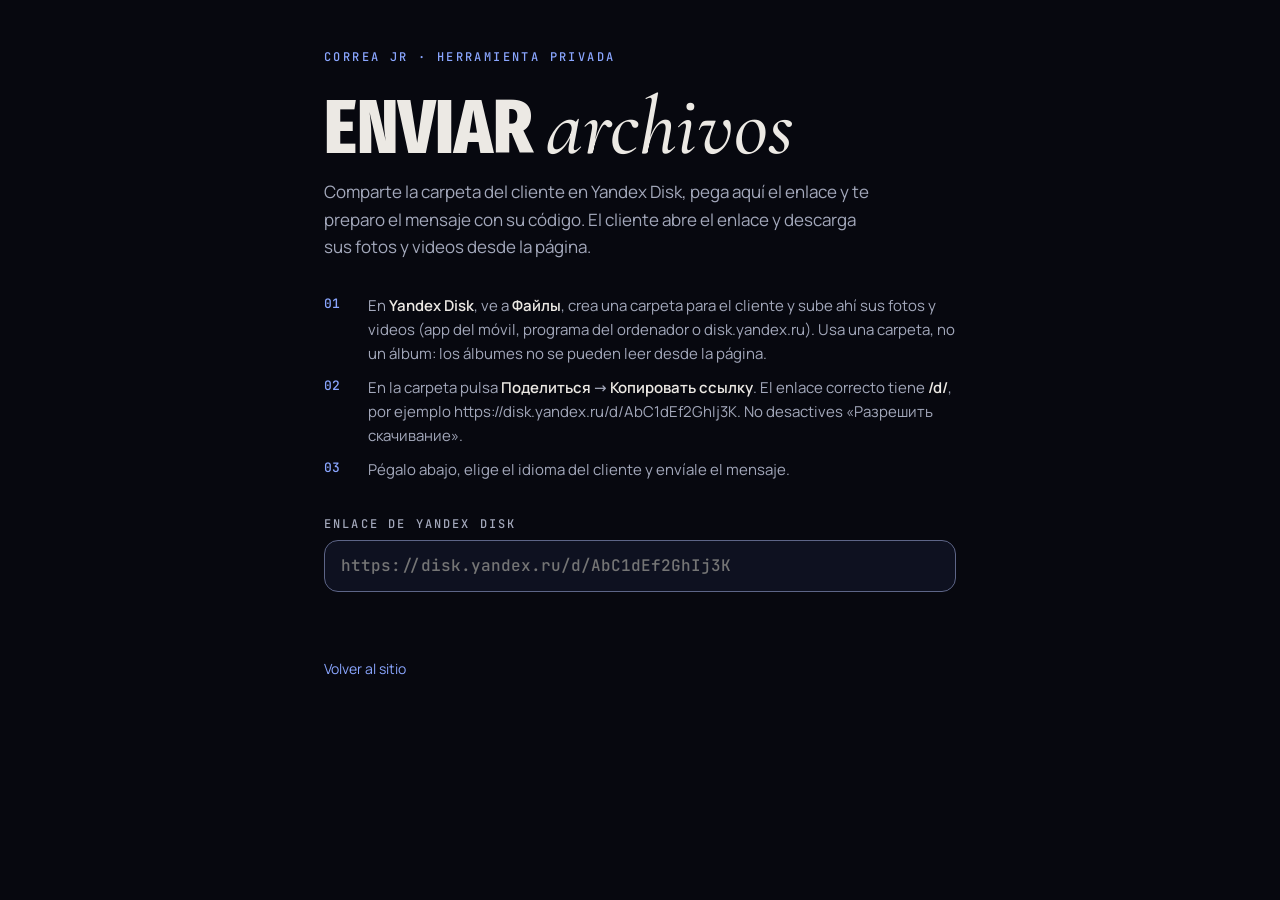
==== commit 14dc9837: "Explain Yandex Disk album links Co-Authored-By: Claude Opus 5.5 <noreply@anthropic.com> Claude-Sessi" ====
--- a/enviar.html
+++ b/enviar.html
@@ -45,8 +45,8 @@
   <p class="lede">Comparte la carpeta del cliente en Yandex Disk, pega aquí el enlace y te preparo el mensaje con su código. El cliente abre el enlace y descarga sus fotos y videos desde la página.</p>
 
   <ol class="steps-mini">
-    <li><span>Sube las fotos y videos a una carpeta de <b>Yandex Disk</b> (app del móvil, programa del ordenador o disk.yandex.ru).</span></li>
-    <li><span>Pulsa <b>Поделиться</b> en la carpeta y copia el enlace. No desactives «Разрешить скачивание».</span></li>
+    <li><span>En <b>Yandex Disk</b>, ve a <b>Файлы</b>, crea una carpeta para el cliente y sube ahí sus fotos y videos (app del móvil, programa del ordenador o disk.yandex.ru). Usa una carpeta, no un álbum: los álbumes no se pueden leer desde la página.</span></li>
+    <li><span>En la carpeta pulsa <b>Поделиться</b> → <b>Копировать ссылку</b>. El enlace correcto tiene <b>/d/</b>, por ejemplo https://disk.yandex.ru/d/AbC1dEf2GhIj3K. No desactives «Разрешить скачивание».</span></li>
     <li><span>Pégalo abajo, elige el idioma del cliente y envíale el mensaje.</span></li>
   </ol>
 
@@ -127,6 +127,10 @@
     code = parseCode(src.value);
     edited = false;
     if (!src.value.trim()) { check.textContent = ''; check.className = 'check'; out.classList.remove('on'); return; }
+    if (/(?:yadi\.sk|disk\.(?:360\.)?yandex\.[a-z.]+)\/a\//.test(src.value)) {
+      check.textContent = 'Ese enlace es de un álbum (/a/), y Yandex no deja leer los álbumes desde fuera. Comparte una carpeta: en Yandex Disk ve a «Файлы», crea una carpeta, sube ahí las fotos y videos y en la carpeta pulsa «Поделиться» → «Копировать ссылку». El enlace correcto tiene /d/.';
+      check.className = 'check bad'; out.classList.remove('on'); return;
+    }
     if (!code) { check.textContent = 'Eso no parece un enlace de Yandex Disk. Debe verse así: https://disk.yandex.ru/d/AbC1dEf2GhIj3K'; check.className = 'check bad'; out.classList.remove('on'); return; }
     check.textContent = 'Comprobando la carpeta…'; check.className = 'check';
     try {
